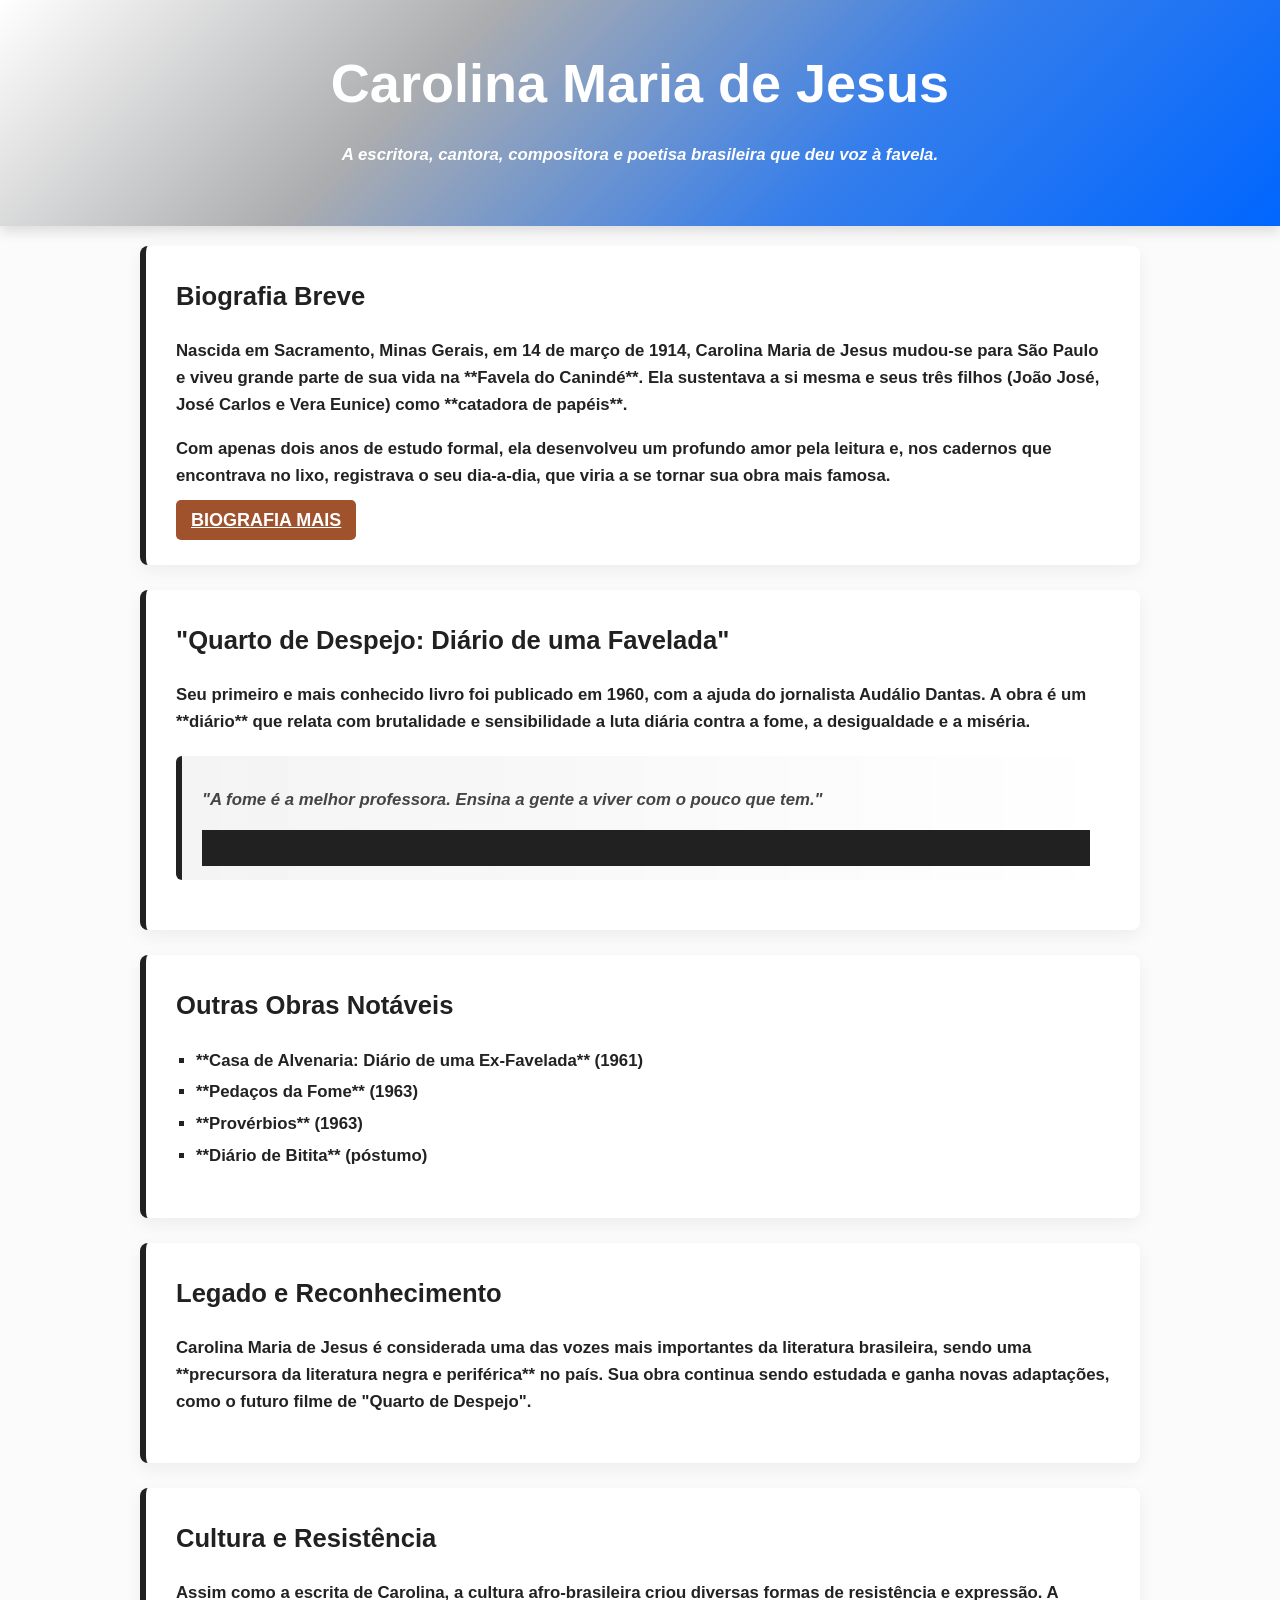
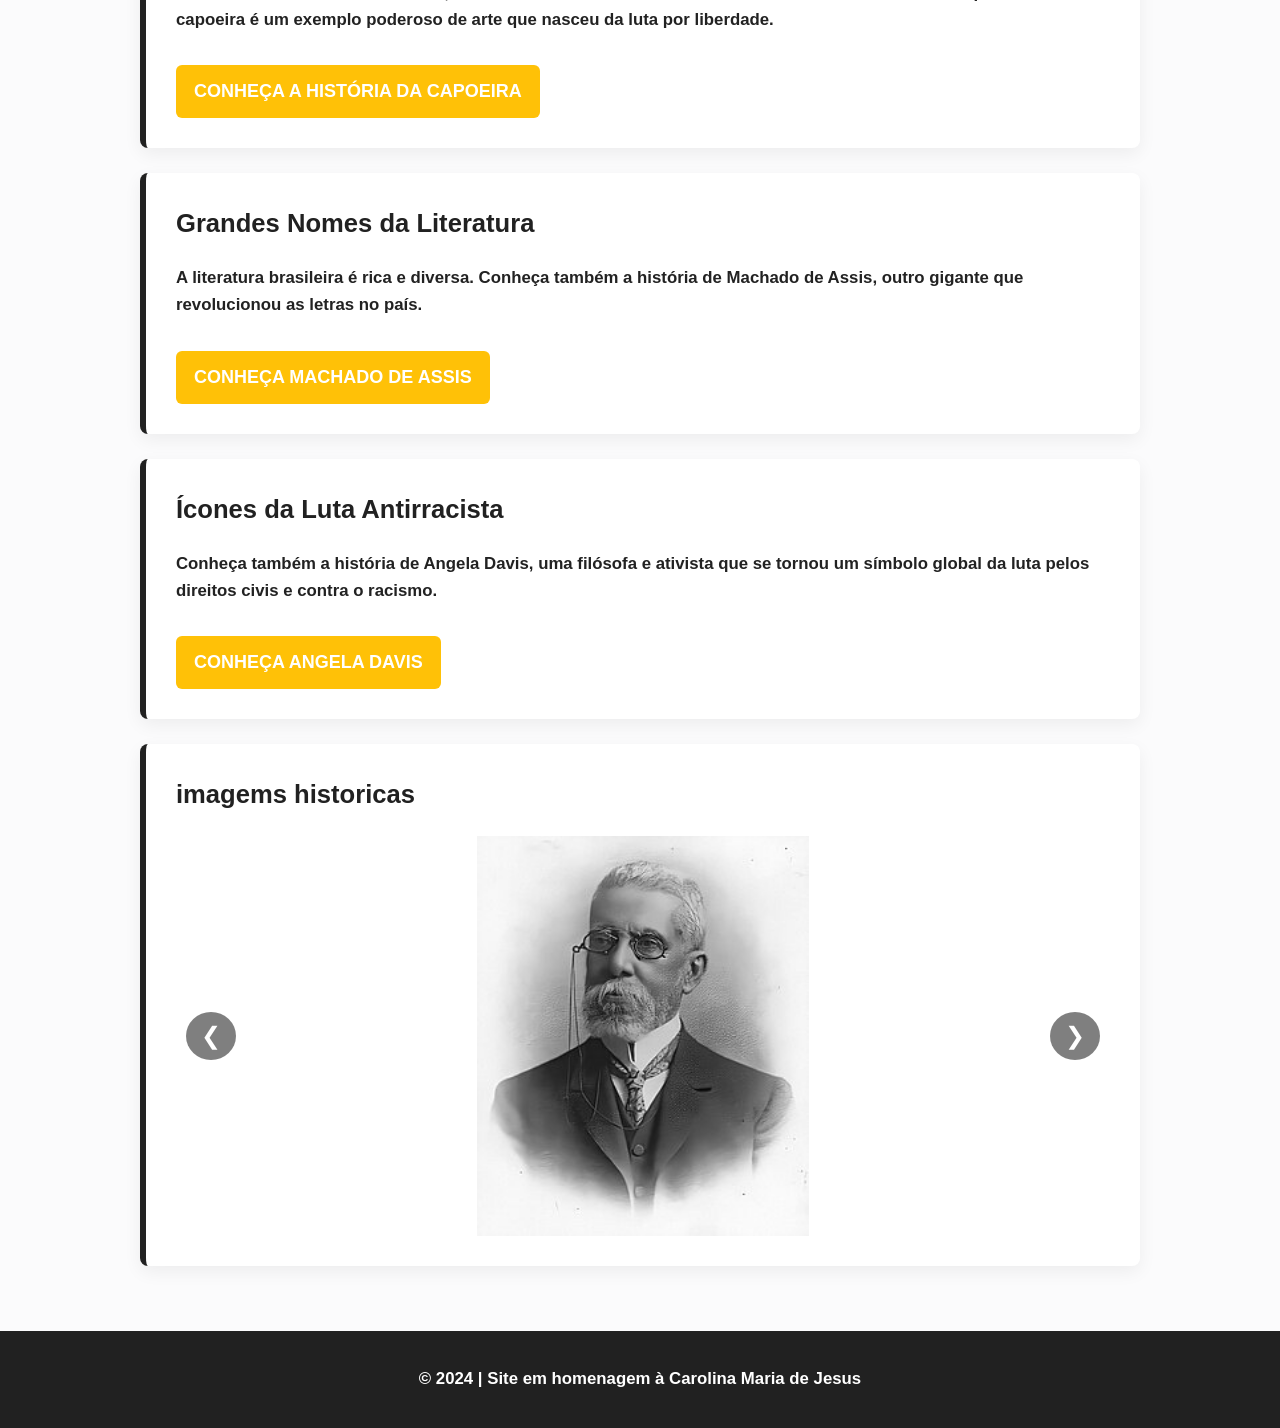
==== index.html @ 6be80108 "primeiro commit do projeto" ====
<!DOCTYPE html>
<html lang="pt-BR">
<head>
    <meta charset="UTF-8">
    <meta name="viewport" content="width=device-width, initial-scale=1.0">
    <title>Carolina Maria de Jesus - Escritora e Catadora</title>
    <link rel="stylesheet" href="style.css">
</head>
<body class="carolina-theme">
    <header>
        <div class="container">
            <h1>Carolina Maria de Jesus</h1>
            <nav id="main-nav">
                <a href="index.html" class="active">Carolina M. de Jesus</a>
                <a href="capoeira.html">Capoeira</a>
                <a href="machado-de-assis.html">Machado de Assis</a>
                <a href="angela-davis.html">Angela Davis</a>
            </nav>
            <button class="hamburger-menu" id="hamburger-menu">&#9776;</button>
            <p>A escritora, cantora, compositora e poetisa brasileira que deu voz à favela.</p>
        </div>
    </header>

    <main class="container">
        <section id="biografia" class="card">
            <h2>Biografia Breve</h2>
            <div class="bio-content">
                <p>Nascida em Sacramento, Minas Gerais, em 14 de março de 1914, Carolina Maria de Jesus mudou-se para São Paulo e viveu grande parte de sua vida na **Favela do Canindé**. Ela sustentava a si mesma e seus três filhos (João José, José Carlos e Vera Eunice) como **catadora de papéis**.</p>
                <p>Com apenas dois anos de estudo formal, ela desenvolveu um profundo amor pela leitura e, nos cadernos que encontrava no lixo, registrava o seu dia-a-dia, que viria a se tornar sua obra mais famosa.</p>
                <a id="toggle-bio" class="button-link" href="https://www.ebiografia.com/carolina_maria_de_jesus/" target="_blank" rel="noopener noreferrer">biografia mais</a>
            </div>
        </section>

        <section id="quarto-despejo" class="card">
            <h2>"Quarto de Despejo: Diário de uma Favelada"</h2>
            <p>Seu primeiro e mais conhecido livro foi publicado em 1960, com a ajuda do jornalista Audálio Dantas. A obra é um **diário** que relata com brutalidade e sensibilidade a luta diária contra a fome, a desigualdade e a miséria.</p>
            <blockquote id="citacao">
                <p>"A fome é a melhor professora. Ensina a gente a viver com o pouco que tem."</p>
                <footer></footer>
            </blockquote>
        </section>

        <section id="outras-obras" class="card">
            <h2>Outras Obras Notáveis</h2>
            <ul>
                <li>**Casa de Alvenaria: Diário de uma Ex-Favelada** (1961)</li>
                <li>**Pedaços da Fome** (1963)</li>
                <li>**Provérbios** (1963)</li>
                <li>**Diário de Bitita** (póstumo)</li>
            </ul>
        </section>
        
        <section id="legado" class="card">
            <h2>Legado e Reconhecimento</h2>
            <p>Carolina Maria de Jesus é considerada uma das vozes mais importantes da literatura brasileira, sendo uma **precursora da literatura negra e periférica** no país. Sua obra continua sendo estudada e ganha novas adaptações, como o futuro filme de "Quarto de Despejo".</p>
        </section>

    <section id="cultura" class="card">
        <h2>Cultura e Resistência</h2>
        <p>Assim como a escrita de Carolina, a cultura afro-brasileira criou diversas formas de resistência e expressão. A capoeira é um exemplo poderoso de arte que nasceu da luta por liberdade.</p>
        <a href="capoeira.html" class="action-button">Conheça a História da Capoeira</a>
    </section>

    <section id="outros-autores" class="card desktop-nav">
        <h2>Grandes Nomes da Literatura</h2>
        <p>A literatura brasileira é rica e diversa. Conheça também a história de Machado de Assis, outro gigante que revolucionou as letras no país.</p>
        <a href="machado-de-assis.html" class="action-button">Conheça Machado de Assis</a>
    </section>

    <section id="outros-icones" class="card">
        <h2>Ícones da Luta Antirracista</h2>
        <p>Conheça também a história de Angela Davis, uma filósofa e ativista que se tornou um símbolo global da luta pelos direitos civis e contra o racismo.</p>
        <a href="angela-davis.html" class="action-button">Conheça Angela Davis</a>
    </section>


    <section id="carrossel" class="card">
        <h2>imagems historicas</h2>
        <div class="carousel-container">
            <button id="prevBtn" class="carousel-arrow prev">&#10094;</button>
            <div class="carousel-slide">
               <img src="machado de assis 1.jpg" alt="Machado de Assis" loading="lazy">
                <img src="Machado de Assis  2.jpg" alt="Machado de Assis escrevendo" loading="lazy">
                <img src="machado de assis 3.jfif" alt="Retrato antigo de Machado de Assis" loading="lazy">
                <img src="capoeira1.jpg" alt="Roda de capoeira ao ar livre" loading="lazy">
                <img src="capoeira 2.webp" alt="Capoeiristas em ação" loading="lazy">
                <img src="capoeira 3.webp" alt="Instrumentos de capoeira" loading="lazy">
                <img src="carolina 1.jfif" alt="Carolina Maria de Jesus" loading="lazy">
                <img src="carolina 2.jpg" alt="Carolina escrevendo em seu diário" loading="lazy">
                <img src="carolina 3.jfif" alt="Retrato antigo de Carolina Maria de Jesus" loading="lazy">
            </div>
            <button id="nextBtn" class="carousel-arrow next">&#10095;</button>
        </div>
    </section>
</main>
    <footer>
        <p>&copy; 2024 | Site em homenagem à Carolina Maria de Jesus</p>
    </footer>   

    <!-- Modal para zoom da imagem -->
    <div id="imageModal" class="modal">
        <span class="close-modal">&times;</span>
        <img class="modal-content" id="modalImage">
    </div>

    <script src="main.js"></script>
</body>
</html>
---- style.css ----
/* Estilização Geral e Reset */
body {
    font-family: 'Helvetica Neue', Helvetica, Arial, sans-serif;
    margin: 0;
    padding: 0;
    background-color: #f4f4f4;
    color: #333;
    line-height: 1.6;
}


:root {
    /* Paleta vibrante: vermelho, amarelo, roxo e azul */
    --bg: #fbfbfc;
    --text: #222222;
    --red: #e53935;      /* vibrante */
    --yellow: #ffd400;   /* amarelo forte */
    --purple: #4a148c;   /* roxo mais escuro (ajustado) */
    --blue: #1e88e5;     /* azul vivo */
    /* Tornando roxo a cor predominante (tom mais escuro) */
    --card-accent: var(--purple);
    --header-bg: linear-gradient(135deg, #4a148c 0%, #6a1b9a 60%); /* degradê roxo escuro -> roxo */
    --button-bg: var(--purple);
    --button-hover: #2e0b4e; /* roxo ainda mais escuro no hover */
    --footer-bg: #2e0b4e; /* roxo escuro para o rodapé */
}
body {
    font-family: 'Helvetica Neue', Helvetica, Arial, sans-serif;
    margin: 0;
    padding: 0;
    background-color: var(--bg);
    color: var(--text);
    line-height: 1.6;
    font-weight: 700; /* texto em negrito conforme solicitado */
    font-size: 18px; /* aumentar tamanho base do texto */
}

/* --- Estilização da Barra de Rolagem com Todas as Cores --- */

/* Para Firefox */
html {
    scrollbar-width: thin; /* 'auto' ou 'thin' */
    /* O Firefox não suporta gradientes na scrollbar, então usamos a cor de destaque do tema atual */
    scrollbar-color: var(--card-accent) var(--bg);
}

/* Para navegadores baseados em WebKit (Chrome, Safari, Edge, etc.) */
::-webkit-scrollbar {
    width: 14px; /* Largura da barra de rolagem */
}

::-webkit-scrollbar-track {
    background: var(--bg); /* Cor de fundo da trilha (usa o fundo da página) */
}

::-webkit-scrollbar-thumb {    
    background: linear-gradient(180deg, #c62828, #ffc107, #2e7d32, #5d4037); /* Gradiente com todas as cores */
    border-radius: 10px;
    border: 3px solid var(--bg); /* Cria uma pequena borda ao redor do polegar */
}
.container {
    width: 90%;
    max-width: 1000px;
    margin: 0 auto;
}

/* Cabeçalho */
header {
    background-color: #333;
    color: #fff;
    padding: 40px 0;
    text-align: center;
    box-shadow: 0 4px 6px rgba(0, 0, 0, 0.1);
}
header {
    background: var(--header-bg);
    color: #fff;
    padding: 40px 0;
    text-align: center;
    box-shadow: 0 6px 12px rgba(0, 0, 0, 0.12);
}

header h1 {
    margin: 0;
    font-size: 3em; /* maior titulo */
    display: inline-block;
    padding-bottom: 6px;
    border-bottom: none; /* removida a tarja/underline */
    animation: fadeInDown 1s ease-out; /* Animação de entrada */
}

/* --- Navegação Principal --- */
nav#main-nav {
    margin-top: 20px;
    display: flex;
    justify-content: center;
    gap: 20px;
}
/* Por padrão (mobile-first), a navegação principal está escondida */
nav#main-nav {
    display: none;
}

nav#main-nav a {
    color: #fff;
    text-decoration: none;
    font-weight: 700;
    padding: 8px 16px;
    border-radius: 6px;
    transition: background-color 0.3s, color 0.3s;
    border: 2px solid transparent;
}

nav#main-nav a:hover {
    background-color: rgba(255, 255, 255, 0.1);
}

nav#main-nav a.active {
    border-color: #fff; /* Destaca o link da página atual */
    color: #fff;
}

/* --- Botão Hamburger --- */
.hamburger-menu {
    display: block; /* Visível por padrão (mobile) */
    background: none;
    border: none;
    color: white;
    font-size: 30px;
    cursor: pointer;
    position: absolute;
    top: 25px;
    right: 25px;
}

.desktop-nav { display: none; } /* Esconde os botões de desktop por padrão */

header p {
    font-style: italic;
    margin-top: 10px;
    font-size: 1.05rem; /* parágrafos levemente maiores */
}

/* Conteúdo Principal e Cards */
main {
    padding: 20px 0;
}

.card {
    background-color: #fff;
    padding: 30px;
    margin-bottom: 25px;
    border-radius: 8px;
    box-shadow: 0 2px 4px rgba(0, 0, 0, 0.05);
    border-left: 5px solid #e0b445;
}
.card {
    background-color: #fff;
    padding: 30px;
    margin-bottom: 25px;
    border-radius: 8px;
    box-shadow: 0 6px 18px rgba(0, 0, 0, 0.06);
    border-left: 6px solid var(--card-accent);
    /* Animação para os cards entrarem */
    opacity: 0; /* Começa invisível */
    transform: translateY(20px); /* Começa um pouco para baixo */
    animation: fadeInUp 0.8s ease-out forwards;
    animation-delay: 0.5s; /* Atraso para começar depois do título */
    transition: transform 0.3s ease, box-shadow 0.3s ease, border-color 0.3s ease; /* Transição suave para o hover */
}

.card:hover {
    transform: translateY(-5px) scale(1.02); /* Eleva e aumenta o card */
    box-shadow: 0 10px 25px rgba(0, 0, 0, 0.1); /* Aumenta a sombra para dar profundidade */
    border-left-color: #e91e63; /* Cor rosa para a borda */
}

.card h2 {
    color: #a0522d; /* Cor terrosa */
    margin-top: 0;
}
.card h2 {
    color: var(--purple);
    margin-top: 0;
    font-size: 1.6rem;
    transition: font-size 0.3s ease; /* Adiciona transição suave para o tamanho da fonte */
}

.card:hover h2 {
    font-size: 1.65rem; /* Aumenta levemente o subtítulo no hover */
}

/* Ajuste geral para elementos de texto */
p, li {
    font-size: 1.05rem;
    transition: font-size 0.3s ease; /* Adiciona transição suave para o tamanho da fonte */
}

.card:hover p,
.card:hover li {
    font-size: 1.08rem; /* Aumenta levemente o texto no hover */
}

/* Botão de Ação */
#toggle-bio {
    background-color: #a0522d;
    color: #fff;
    border: none;
    padding: 10px 15px;
    border-radius: 5px;
    cursor: pointer;
    margin-top: 15px;
    transition: background-color 0.3s;
    text-transform: uppercase;
    font-weight: bold;
}
.action-button {
    background-color: var(--button-bg);
    color: #fff;
    display: inline-block;
    text-decoration: none;
    border: none;
    padding: 12px 18px;
    border-radius: 6px;
    cursor: pointer;
    margin-top: 15px;
    transition: background-color 0.25s, transform 0.12s;
    text-transform: uppercase;
    font-weight: 700;
}

.action-button:hover {
    background-color: var(--button-hover);
    transform: translateY(-1px);
}

/* Citação */
blockquote {
    border-left: 4px solid #333;
    margin: 20px 0;
    padding-left: 20px;
    color: #555;
    font-style: italic;
    font-size: 1.1em;
}
blockquote {
    border-left: 6px solid var(--purple);
    margin: 20px 0;
    padding-left: 22px;
    color: #444;
    font-style: italic;
    font-size: 1.1em;
    background: linear-gradient(90deg, rgba(74,20,140,0.04), transparent);
    padding: 14px 20px;
    border-radius: 6px;
}

blockquote footer {
    display: block;
    margin-top: 10px;
       font-style: normal;
    font-size: 0.9em;
    text-align: right;
    color: #333;
}

/* Lista de Obras */
#outras-obras ul {
    list-style: square;
    padding-left: 20px;
}

#outras-obras li {
    margin-bottom: 5px;
}

/* Rodapé */
footer {
    background-color: #333;
    color: #f4f4f4;
    text-align: center;
    padding: 15px 0;
    margin-top: 20px;
}
footer {
    background-color: var(--footer-bg);
    color: #fff;
    text-align: center;
    padding: 18px 0;
    margin-top: 20px;
}

/* Estilos para o Carrossel */
.carousel-container {
    width: 100%;
    overflow: hidden;
    position: relative;
}

.carousel-slide {
    width: %; /* A imagem individual preencherá este espaço */
    transition: transform 0.7s ease-in-out;
}

.carousel-slide img {
    width: 100%; /* A imagem ocupa todo o espaço do slide */
    max-height: 400px; /* Define uma altura máxima para a imagem */
    height: auto; /* Mantém a proporção da imagem */
    margin: 0 auto; /* Garante que a imagem fique centralizada */
    object-fit: contain;
    cursor: pointer;
    transition: transform 0.3s ease;
}

/* Setas de navegação do carrossel */
.carousel-arrow {
    position: absolute;
    top: 50%;
    transform: translateY(-50%);
    background-color: rgba(0, 0, 0, 0.5);
    color: white;
    border: none;
    padding: 10px 15px;
    font-size: 24px;
    cursor: pointer;
    border-radius: 50%;
    z-index: 10;
    transition: background-color 0.3s ease;
}

.carousel-arrow:hover {
    background-color: rgba(0, 0, 0, 0.8);
}

.carousel-arrow.prev {
    left: 10px;
}

.carousel-arrow.next {
    right: 10px;
}

/* Modal para zoom da imagem */
.modal {
    display: none; /* Escondido por padrão */
    position: fixed;
    z-index: 100;
    padding-top: 50px;
    left: 0;
    top: 0;
    width: 100%;
    height: 100%;
    overflow: auto;
    background-color: rgba(0,0,0,0.9);
}

.modal-content {
    margin: auto;
    display: block;
    width: 80%;
    max-width: 700px;
    animation: zoomIn 0.6s;
}

.close-modal {
    position: absolute;
    top: 15px;
    right: 35px;
    color: #f1f1f1;
    font-size: 40px;
    font-weight: bold;
    transition: 0.3s;
    cursor: pointer;
}

@keyframes zoomIn {
    from {transform: scale(0)}
    to {transform: scale(1)}
}

/* Animação para o título principal */
@keyframes fadeInDown {
    from {
        opacity: 0;
        transform: translateY(-25px);
    }
    to {
        opacity: 1;
        transform: translateY(0);
    }
}

/* Animação para os cards de conteúdo */
@keyframes fadeInUp {
    from {
        opacity: 0;
        transform: translateY(20px);
    }
    to {
        opacity: 1;
        transform: translateY(0);
    }
}

/* --- Media Queries para Responsividade --- */

/* Para tablets e celulares (telas até 768px) */
@media (max-width: 768px) {
    body {
        font-size: 16px; /* Reduz o tamanho base da fonte */
        font-weight: 400; /* Texto normal em telas menores para melhor legibilidade */
    }

    .container {
        width: 95%; /* Usa mais espaço da tela */
    }

    header {
        padding: 30px 0;
    }

    header h1 {
        font-size: 2.2em; /* Reduz o título principal */
    }

    header h1, header p {
        /* Adiciona um espaçamento à direita para não sobrepor o menu */
        padding-right: 50px; 
        padding-left: 50px; /* Equilibra o espaçamento no lado esquerdo */
    }

    .card {
        padding: 20px;
        margin-bottom: 20px;
    }

    .card h2 {
        font-size: 1.4rem;
    }

    /* Desativa o efeito de zoom nos cards em dispositivos de toque para evitar comportamento inesperado */
    .card:hover {
        transform: translateY(-5px); /* Mantém apenas a elevação */
        box-shadow: 0 10px 25px rgba(0, 0, 0, 0.1);
        transform: none; /* Remove o scale e o translate */
    }

    nav#main-nav {
        flex-direction: column;
        width: 100%;
        background-color: rgba(0, 0, 0, 0.8);
        position: absolute;
        top: 90px; /* Ajuste conforme a altura do seu cabeçalho */
        left: 0;
        padding: 10px 0;
    }

    nav#main-nav.active {
        display: flex; /* Mostra o menu quando a classe 'active' é adicionada */
        animation: fadeInDown 0.5s;
    }
}

/* Para telas de PC (maiores que 768px) */
@media (min-width: 769px) {
    .hamburger-menu { display: none; } /* Esconde o botão hamburger */
    nav#main-nav { display: none !important; } /* Garante que a nav do mobile não apareça */
    .desktop-nav { display: block; } /* Mostra os botões de navegação do desktop */
}

/* --- Tema Específico para a Página de Machado de Assis --- */

.machado-theme {
    /* Sobrescreve as variáveis de cor para um tema sóbrio */
    --header-bg: #3e2723; /* Marrom escuro, quase preto */
    font-family: Georgia, 'Times New Roman', Times, serif; /* Fonte clássica para um ar nobre */
    --footer-bg: #3e2723;
    --card-accent: #5d4037; /* Tom de sépia/marrom */
    --button-bg: #5d4037;
    --button-hover: #3e2723;
    --purple: #5d4037; /* Substitui o roxo nos títulos h2 */
}

.machado-theme header {
    background: var(--header-bg); /* Remove o gradiente, usa cor sólida */
}

.machado-theme blockquote {
    background: linear-gradient(90deg, rgba(93,64,55,0.05), transparent);
    border-left-color: var(--card-accent);
}

.machado-theme .card:hover {
    transform: translateY(-5px); /* Remove o efeito de zoom (scale) */
    box-shadow: 0 10px 25px rgba(0, 0, 0, 0.1);
    border-left-color: #8d6e63; /* Um tom de marrom mais claro no hover */
}

.machado-theme .card:hover h2,
.machado-theme .card:hover p,
.machado-theme .card:hover li {
    font-size: inherit; /* Desativa o aumento da fonte no hover */
}

/* Estilo nobre para as curiosidades de Machado */
.machado-theme #curiosidades .curiosidade-item {
    padding-top: 1.2rem;
    margin-top: 1.5rem;
    border-top: 1px dotted #a1887f; /* Linha pontilhada para um visual mais clássico */
}

.machado-theme #curiosidades .curiosidade-item:first-child {
    border-top: none; /* Remove a linha do primeiro item */
    margin-top: 0;
    padding-top: 0.5rem;
}

.machado-theme #curiosidades h4 {
    font-size: 1.15rem;
    color: #3e2723; /* Marrom escuro para o título da curiosidade */
    font-weight: normal; /* Peso normal para elegância */
    font-style: italic; /* Itálico para um toque clássico */
    margin-bottom: 0.5rem;
}

.machado-theme #curiosidades .emoji {
    margin-right: 10px;
    font-size: 1.2rem;
    opacity: 0.8; /* Deixa o emoji um pouco mais sutil */
    font-style: normal; /* Garante que o emoji não fique em itálico */
}

/* --- Estilos Genéricos para o Acordeão de Curiosidades --- */
.curiosidade-title {
    cursor: pointer;
    position: relative;
    padding-right: 30px; /* Espaço para o indicador +/- */
    transition: color 0.3s;
}

.curiosidade-title:hover {
    color: var(--button-hover);
}

.curiosidade-title::after {
    content: '+';
    position: absolute;
    right: 5px;
    top: 50%;
    transform: translateY(-50%);
    font-size: 1.6rem;
    font-family: 'Helvetica Neue', Helvetica, Arial, sans-serif; /* Fonte sem serifa para o sinal */
    font-style: normal;
    font-weight: 300;
    transition: transform 0.3s ease;
}

.curiosidade-item.active .curiosidade-title::after {
    content: '−'; /* Sinal de menos */
    transform: translateY(-50%) rotate(180deg);
}

.curiosidade-content {
    max-height: 0;
    overflow: hidden;
    transition: max-height 0.5s ease-out, padding 0.4s ease-out;
    padding: 0 10px;
}


/* Estilos para o Acordeão de Curiosidades */
.machado-theme .curiosidade-title {
    cursor: pointer;
    position: relative;
    padding-right: 30px; /* Espaço para o indicador +/- */
}

.machado-theme .curiosidade-title::after {
    content: '+';
    position: absolute;
    right: 5px;
    top: 50%;
    transform: translateY(-50%);
    font-size: 1.6rem;
    font-family: 'Helvetica Neue', Helvetica, Arial, sans-serif; /* Fonte sem serifa para o sinal */
    font-style: normal;
    font-weight: 300;
    transition: transform 0.3s ease;
}

.machado-theme .curiosidade-item.active .curiosidade-title::after {
    content: '−'; /* Sinal de menos */
    transform: translateY(-50%) rotate(180deg);
}

/* --- Tema Específico para a Página de Capoeira --- */

.capoeira-theme {
    /* Sobrescreve as variáveis para um tema inspirado na capoeira */
    /* Verde para as matas, Amarelo para a energia, Azul para o céu */
    --header-bg: #2e7d32; /* Verde escuro para o cabeçalho */
    --footer-bg: #2e7d32; /* Verde escuro para o rodapé */
    --card-accent: #2e7d32; /* Borda verde nos cards */
    --button-bg: #ffc107; /* Amarelo/dourado para os botões */
    --button-hover: #ffa000; /* Amarelo mais escuro no hover */
    --purple: #2e7d32; /* Substitui o roxo dos títulos h2 pelo verde */
}

.capoeira-theme header {
    background: var(--header-bg); /* Cor sólida, sem gradiente */
}

.capoeira-theme .card:hover {
    border-left-color: #1976d2; /* Borda azul no hover para representar o céu/paz */
}

.capoeira-theme blockquote {
    background: linear-gradient(90deg, rgba(46,125,50,0.05), transparent);
    border-left-color: var(--card-accent);
}

/* --- Tema Específico para a Página de Carolina Maria de Jesus --- */

.carolina-theme {
    /* Sobrescreve as variáveis para o tema de Carolina */
    /* Preto (resistência), Amarelo (sol/natureza), Azul (céu/sonho) */
    --header-bg: #212121; /* Preto para o cabeçalho, representando a luta e a realidade */
    --footer-bg: #212121; /* Preto/cinza escuro para o rodapé, representando identidade */
    --card-accent: #212121; /* Borda preta nos cards */
    --button-bg: #ffc107; /* Amarelo para os botões, simbolizando o sol */
    --button-hover: #ffa000; /* Amarelo mais escuro no hover */
    --purple: #212121; /* Substitui o roxo dos títulos h2 pelo preto/cinza escuro */
}

.carolina-theme header {
    /* Gradiente com todas as cores dos temas para a página principal */
    background: linear-gradient(135deg, 
        #ffffff, /* Vermelho (Carolina) */
        #acadaf, /* Amarelo (Capoeira) */
        #357eeb, /* Verde (Capoeira) */
        #0066ff  /* Marrom (Machado) */
    );
}

.carolina-theme .card:hover {
    border-left-color: #1e88e5; /* Borda azul no hover, representando o céu e a liberdade */
}

.carolina-theme blockquote {
    background: linear-gradient(90deg, rgba(33,33,33,0.05), transparent);
    border-left-color: var(--card-accent);
}

/* --- Tema Específico para a Página de Angela Davis --- */

.angela-davis-theme {
    /* Laranja forte para simbolizar energia, luta e paixão */
    --header-bg: #e65100; /* Laranja escuro e vibrante */
    --footer-bg: #e65100;
    --card-accent: #e65100;
    --button-bg: #e65100;
    --button-hover: #bf360c; /* Laranja mais profundo no hover */
    --purple: #bf360c; /* Substitui o roxo dos títulos h2 */
}

.angela-davis-theme header {
    background: var(--header-bg); /* Cor sólida */
}

.angela-davis-theme blockquote {
    background: linear-gradient(90deg, rgba(230,81,0,0.05), transparent);
    border-left-color: var(--card-accent);
}

/* Estilos para as curiosidades de Angela Davis */
.angela-davis-theme #curiosidades .curiosidade-item {
    padding-top: 1rem;
    margin-top: 1rem;
    border-top: 1px solid #ffcc80; /* Laranja claro */
}

.angela-davis-theme #curiosidades .curiosidade-item:first-child {
    border-top: none;
    margin-top: 0;
    padding-top: 0;
}

.angela-davis-theme #curiosidades h4 {
    font-size: 1.1rem;
    color: var(--purple); /* Usa a cor de destaque do tema */
}
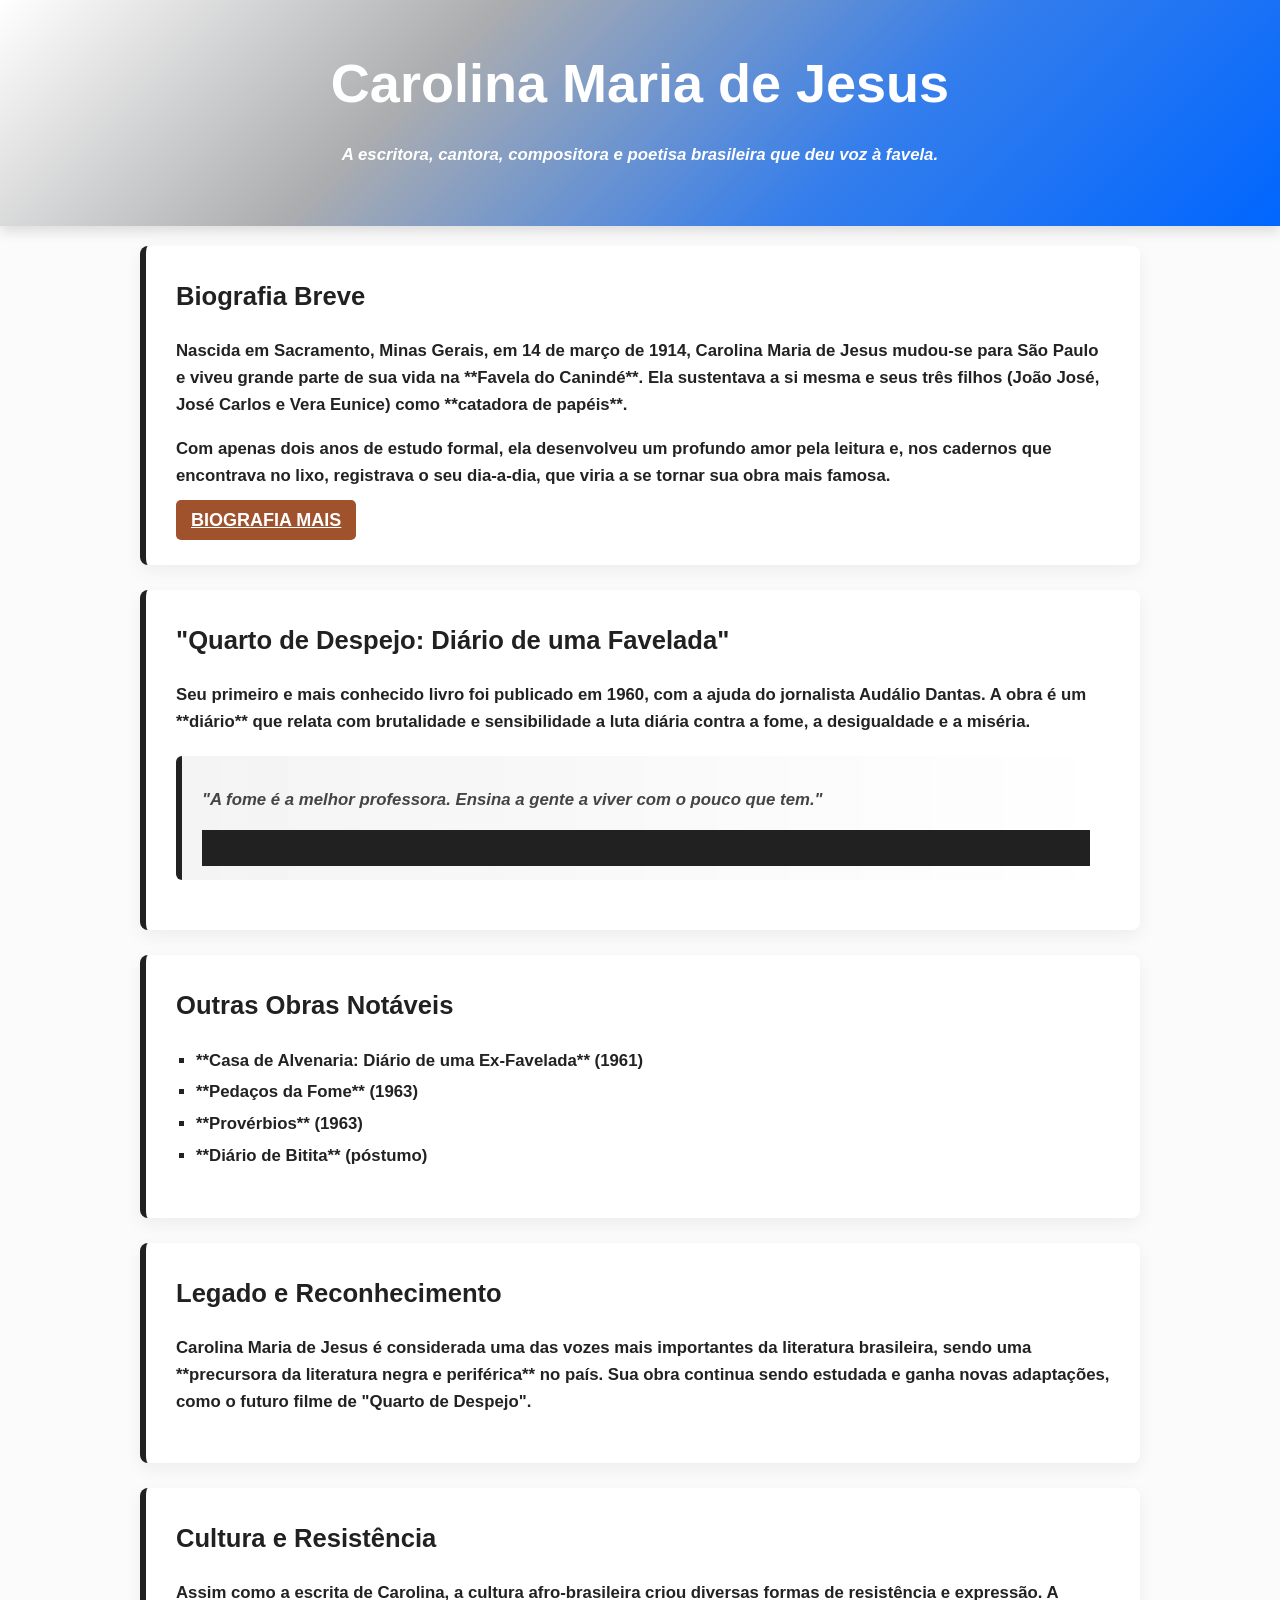
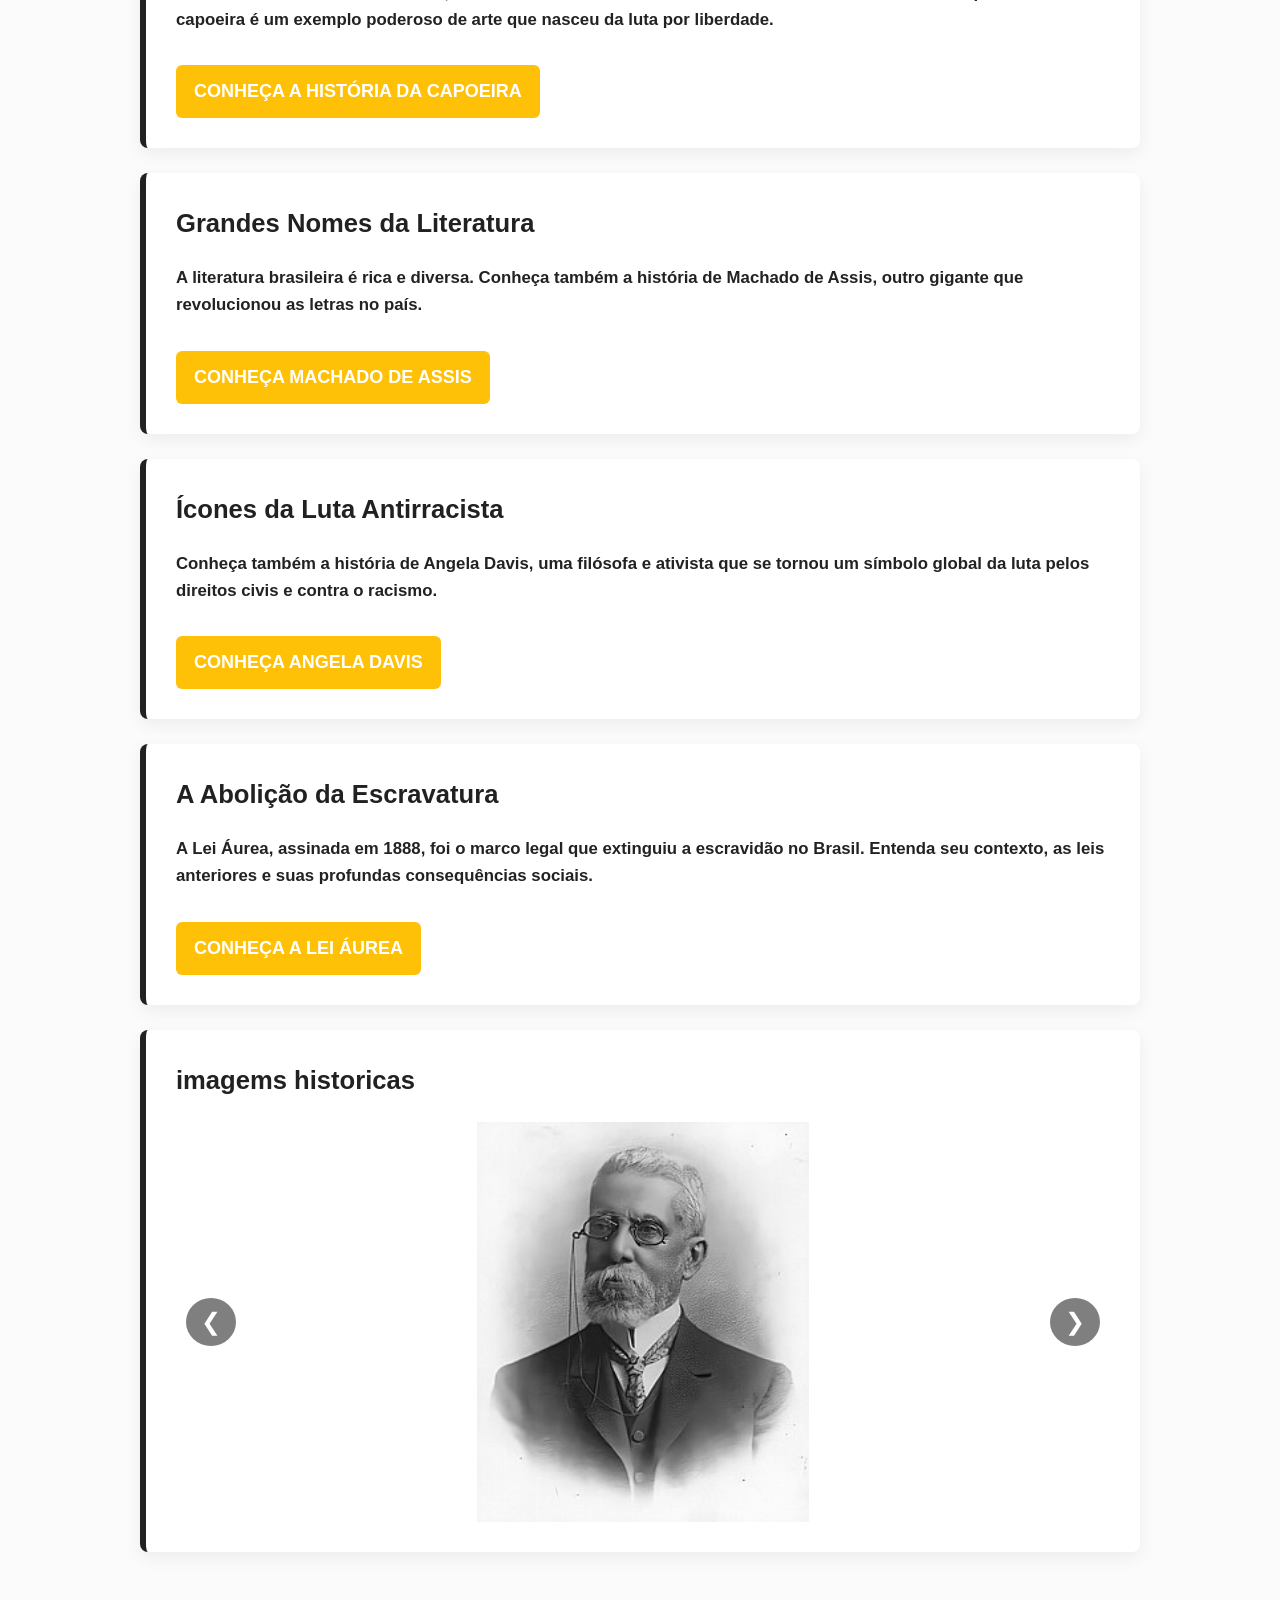
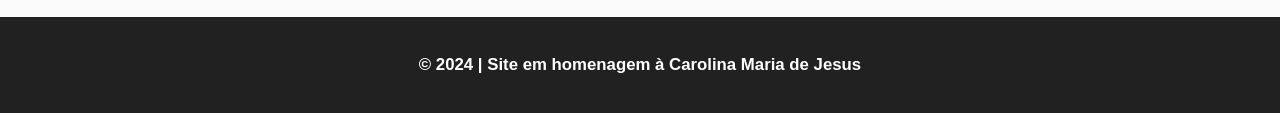
==== commit 56e2d84d: "pagina lei aurea acresentada" ====
--- a/index.html
+++ b/index.html
@@ -15,6 +15,7 @@
                 <a href="capoeira.html">Capoeira</a>
                 <a href="machado-de-assis.html">Machado de Assis</a>
                 <a href="angela-davis.html">Angela Davis</a>
+                <a href="lei-aurea.html">Lei Áurea</a>
             </nav>
             <button class="hamburger-menu" id="hamburger-menu">&#9776;</button>
             <p>A escritora, cantora, compositora e poetisa brasileira que deu voz à favela.</p>
@@ -73,6 +74,12 @@
         <a href="angela-davis.html" class="action-button">Conheça Angela Davis</a>
     </section>
 
+    <section id="lei-aurea-link" class="card">
+        <h2>A Abolição da Escravatura</h2>
+        <p>A Lei Áurea, assinada em 1888, foi o marco legal que extinguiu a escravidão no Brasil. Entenda seu contexto, as leis anteriores e suas profundas consequências sociais.</p>
+        <a href="lei-aurea.html" class="action-button">Conheça a Lei Áurea</a>
+    </section>
+
 
     <section id="carrossel" class="card">
         <h2>imagems historicas</h2>
--- a/style.css
+++ b/style.css
@@ -688,4 +688,40 @@
 .angela-davis-theme #curiosidades h4 {
     font-size: 1.1rem;
     color: var(--purple); /* Usa a cor de destaque do tema */
+}
+
+/* --- Tema Específico para a Página da Lei Áurea --- */
+
+.lei-aurea-theme {
+    /* Dourado para a "Lei Áurea", com um fundo escuro para solenidade */
+    --header-bg: #2c2a2a; /* Cinza bem escuro */
+    --footer-bg: #2c2a2a;
+    --header-bg: #111111; /* Preto para solenidade */
+    --footer-bg: #111111; /* Preto */
+    --card-accent: #d4af37; /* Dourado/Ouro */
+    --button-bg: #d4af37;
+    --button-hover: #b89b30; /* Dourado mais escuro */
+    --button-bg: #222222; /* Botão preto */
+    --button-hover: #000000; /* Preto mais escuro no hover */
+    --purple: #000000; /* Títulos h2 em preto */
+    --text: #ffffff; /* Texto branco para botões (mantido) */
+}
+
+.lei-aurea-theme header {
+    background: var(--header-bg);
+}
+
+.lei-aurea-theme blockquote {
+    background: linear-gradient(90deg, rgba(212,175,55,0.08), transparent);
+    border-left-color: var(--card-accent);
+}
+
+.lei-aurea-theme .action-button {
+    color: var(--text); /* Garante que o texto do botão seja branco */
+}
+
+.lei-aurea-theme .card p,
+.lei-aurea-theme .card li {
+    color: #000000; /* Garante que o texto dos parágrafos e listas seja preto */
+}
 }
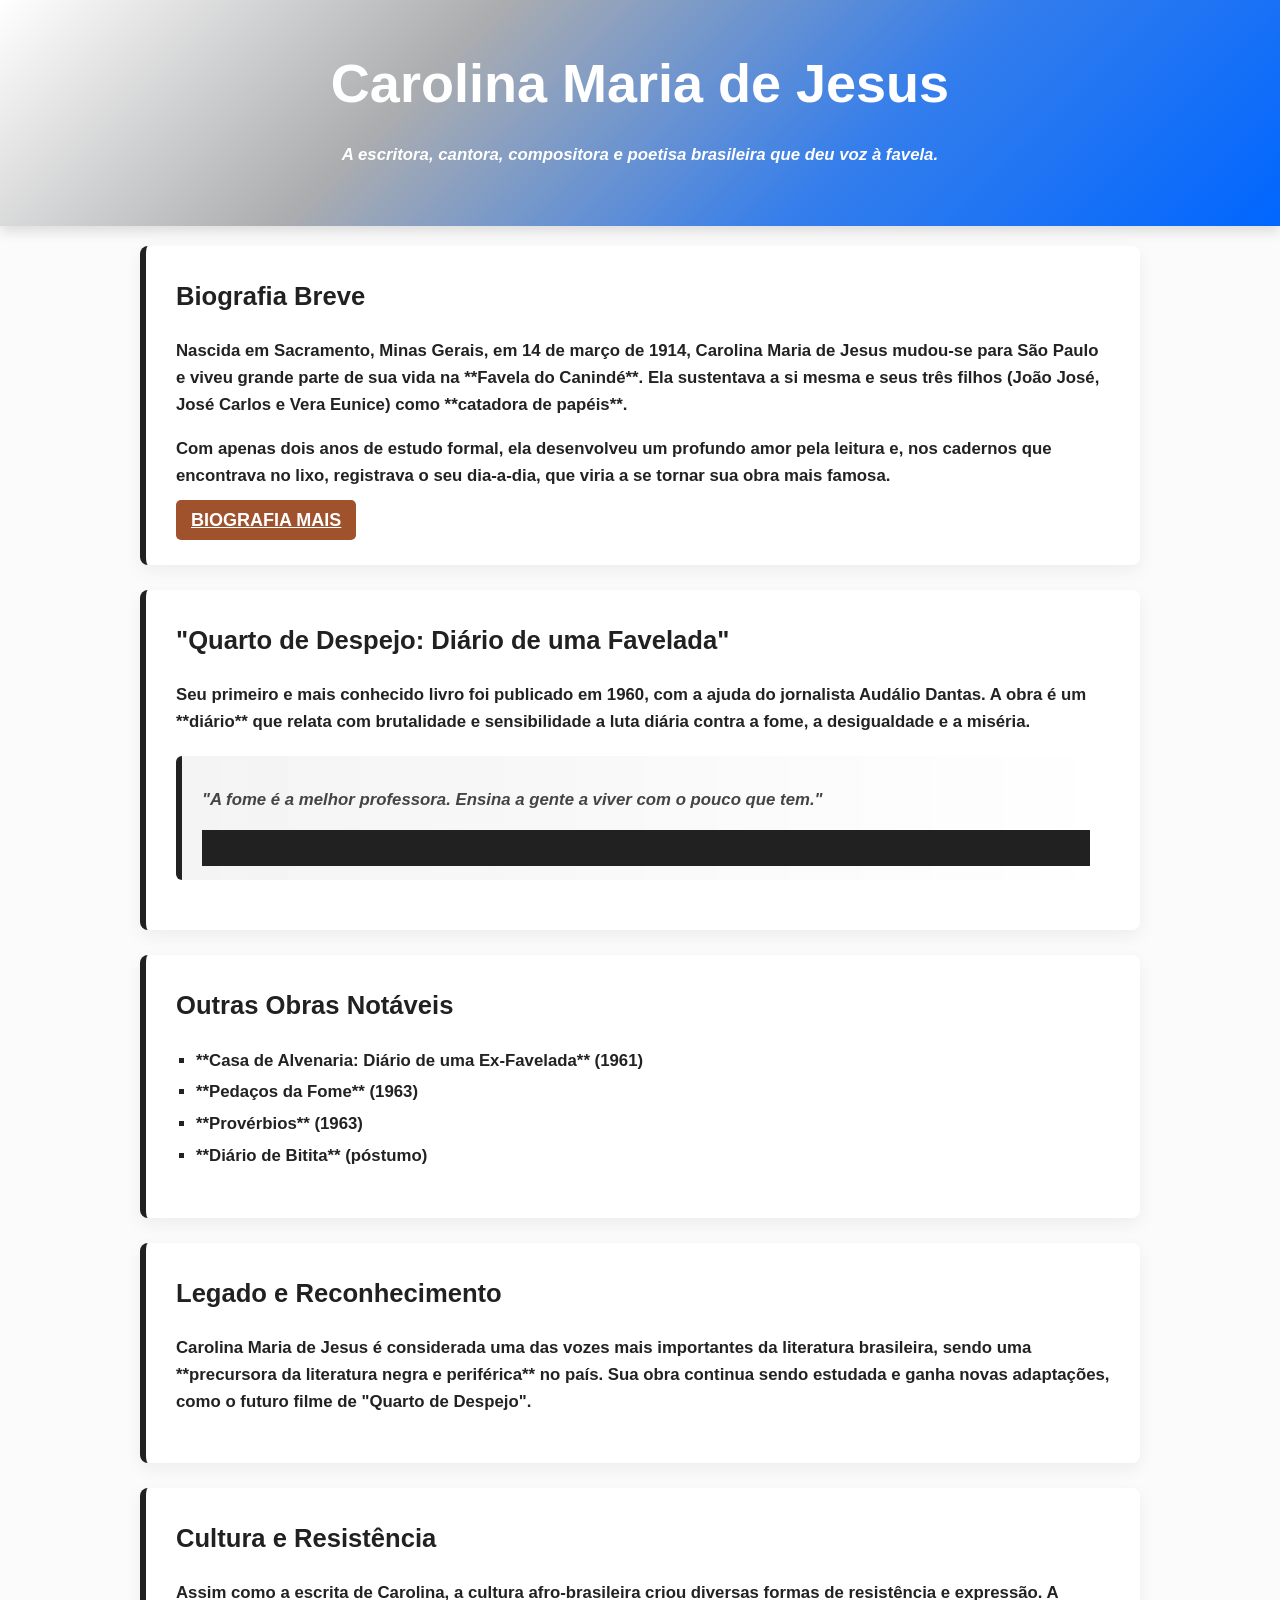
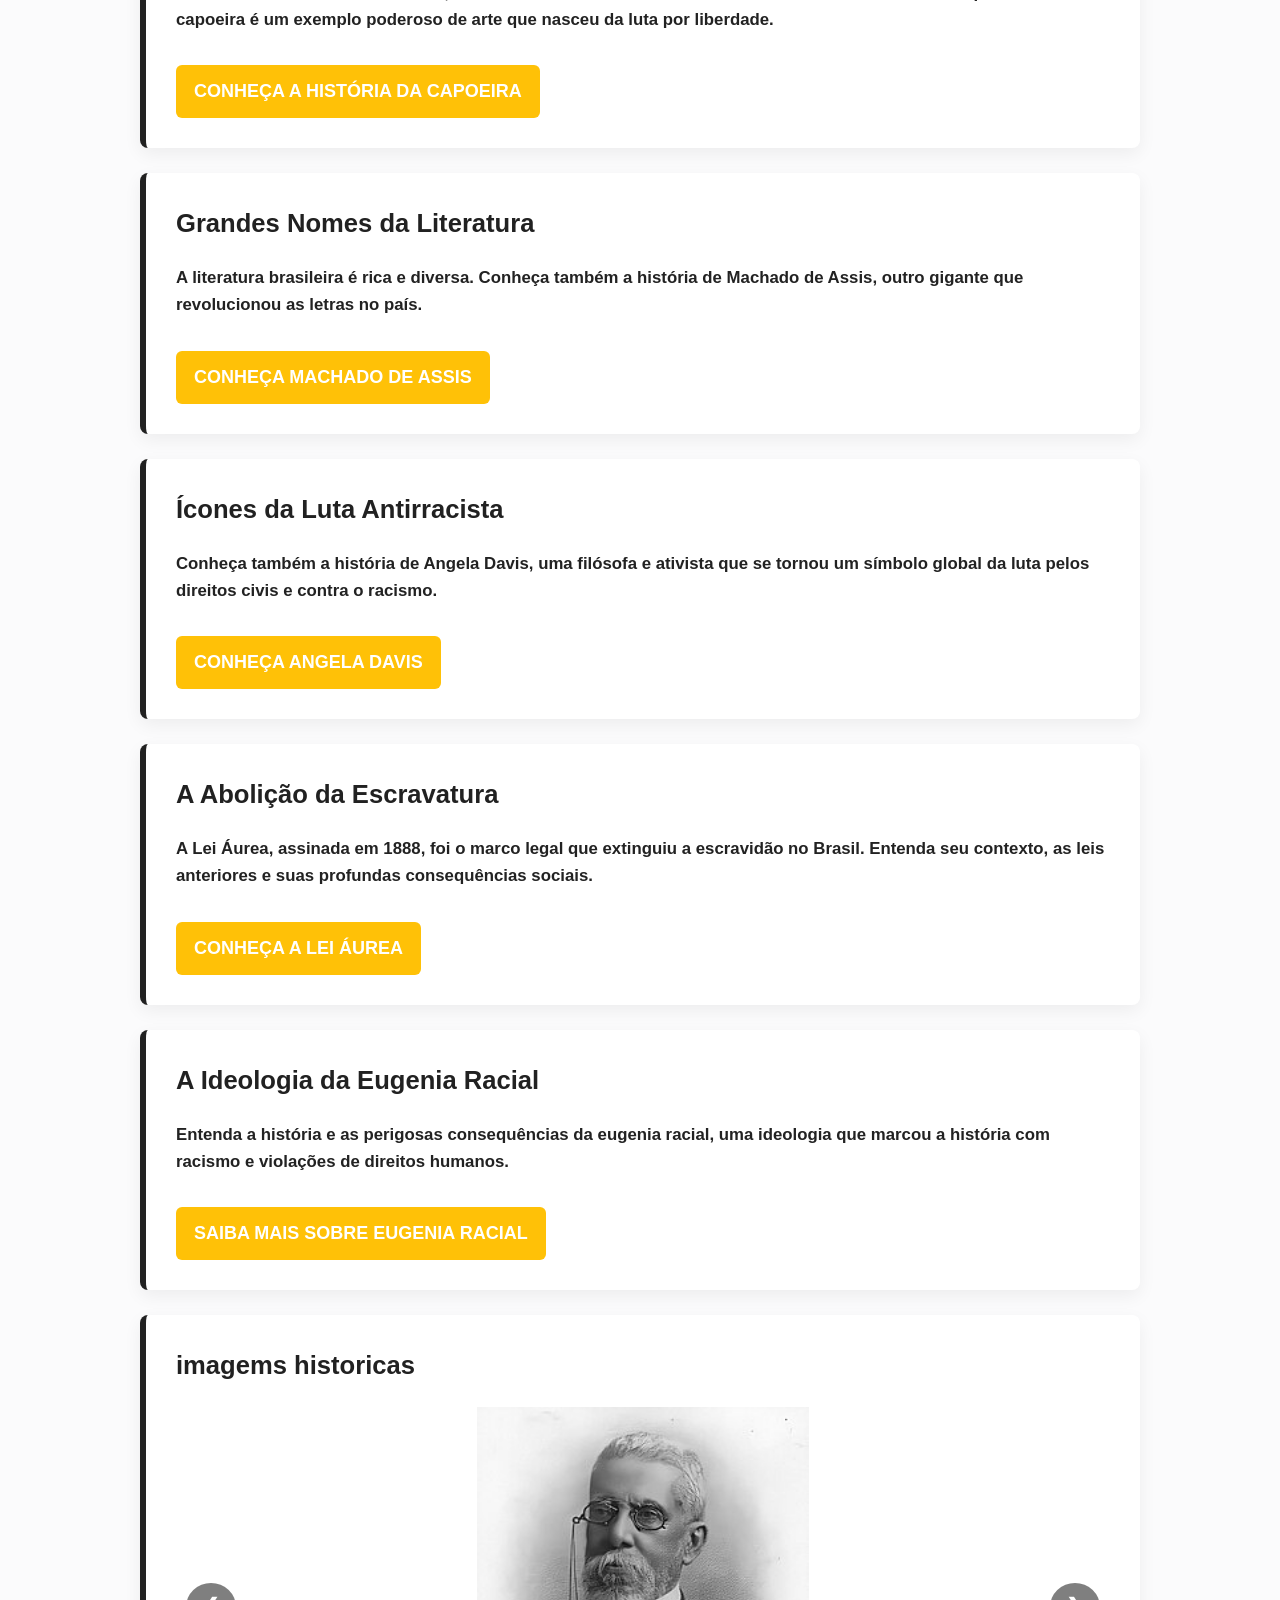
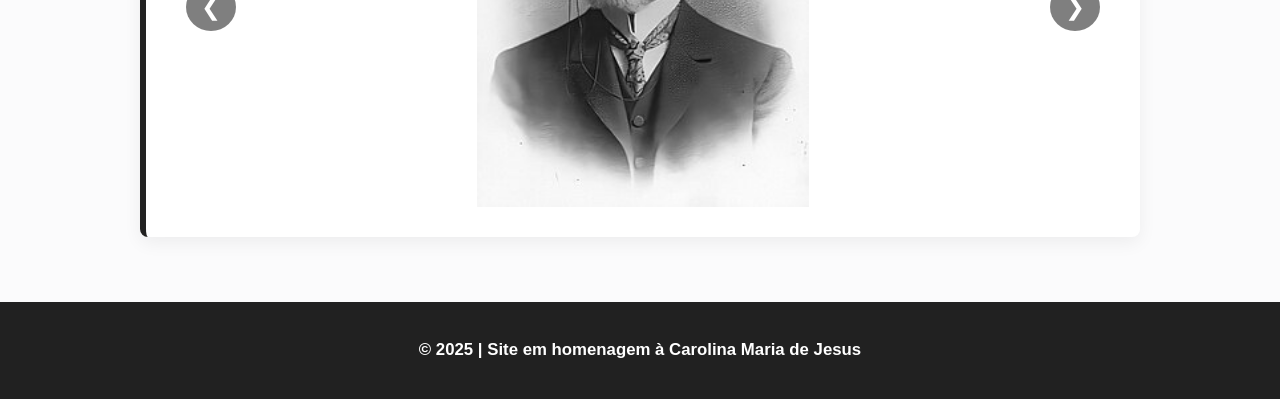
==== commit ae6b6731: "acresentado uma pagina sobre eugenia racial" ====
--- a/index.html
+++ b/index.html
@@ -16,6 +16,7 @@
                 <a href="machado-de-assis.html">Machado de Assis</a>
                 <a href="angela-davis.html">Angela Davis</a>
                 <a href="lei-aurea.html">Lei Áurea</a>
+                <a href="eugenia-racial.html">Eugenia Racial</a>
             </nav>
             <button class="hamburger-menu" id="hamburger-menu">&#9776;</button>
             <p>A escritora, cantora, compositora e poetisa brasileira que deu voz à favela.</p>
@@ -80,6 +81,12 @@
         <a href="lei-aurea.html" class="action-button">Conheça a Lei Áurea</a>
     </section>
 
+    <section id="eugenia-racial-link" class="card">
+        <h2>A Ideologia da Eugenia Racial</h2>
+        <p>Entenda a história e as perigosas consequências da eugenia racial, uma ideologia que marcou a história com racismo e violações de direitos humanos.</p>
+        <a href="eugenia-racial.html" class="action-button">Saiba Mais sobre Eugenia Racial</a>
+    </section>
+
 
     <section id="carrossel" class="card">
         <h2>imagems historicas</h2>
@@ -101,7 +108,7 @@
     </section>
 </main>
     <footer>
-        <p>&copy; 2024 | Site em homenagem à Carolina Maria de Jesus</p>
+        <p>&copy; 2025 | Site em homenagem à Carolina Maria de Jesus</p>
     </footer>   
 
     <!-- Modal para zoom da imagem -->
--- a/style.css
+++ b/style.css
@@ -131,6 +131,7 @@
     position: absolute;
     top: 25px;
     right: 25px;
+    z-index: 100; /* Garante que o menu fique na frente de outros elementos */
 }
 
 .desktop-nav { display: none; } /* Esconde os botões de desktop por padrão */
@@ -452,6 +453,7 @@
         position: absolute;
         top: 90px; /* Ajuste conforme a altura do seu cabeçalho */
         left: 0;
+        z-index: 99; /* Garante que o menu expandido fique sobre o conteúdo */
         padding: 10px 0;
     }
 
@@ -716,6 +718,33 @@
     border-left-color: var(--card-accent);
 }
 
+/* --- Tema Específico para a Página de Eugenia Racial --- */
+.eugenia-theme {
+    /* Cores para refletir a ideologia da eugenia:
+       Branco (pureza racial), Preto (raças inferiores), Cinza (mistura/degeneração) */
+    --header-bg: linear-gradient(135deg, #f0f0f0 0%, #ffffff 100%); /* Branco/cinza claro para "pureza" */
+    --footer-bg: #f0f0f0; /* Cinza claro */
+    --card-accent: #cccccc; /* Cinza médio para "mistura" ou frieza */
+    --button-bg: #222222; /* Preto/cinza escuro para o lado sombrio da ideologia */
+    --button-hover: #000000; /* Preto puro no hover */
+    --purple: #222222; /* Títulos em preto/cinza escuro */
+    --text: #333333; /* Texto padrão escuro para legibilidade */
+}
+
+.eugenia-theme header {
+    background: var(--header-bg);
+    color: var(--text); /* Garante que o texto do cabeçalho seja legível */
+}
+
+.eugenia-theme header h1,
+.eugenia-theme header p {
+    color: var(--text); /* Garante que o texto do cabeçalho seja legível */
+}
+
+.eugenia-theme blockquote {
+    background: linear-gradient(90deg, rgba(128,128,128,0.05), transparent); /* Cinza sutil para o fundo da citação */
+    border-left-color: var(--card-accent);
+}
 .lei-aurea-theme .action-button {
     color: var(--text); /* Garante que o texto do botão seja branco */
 }
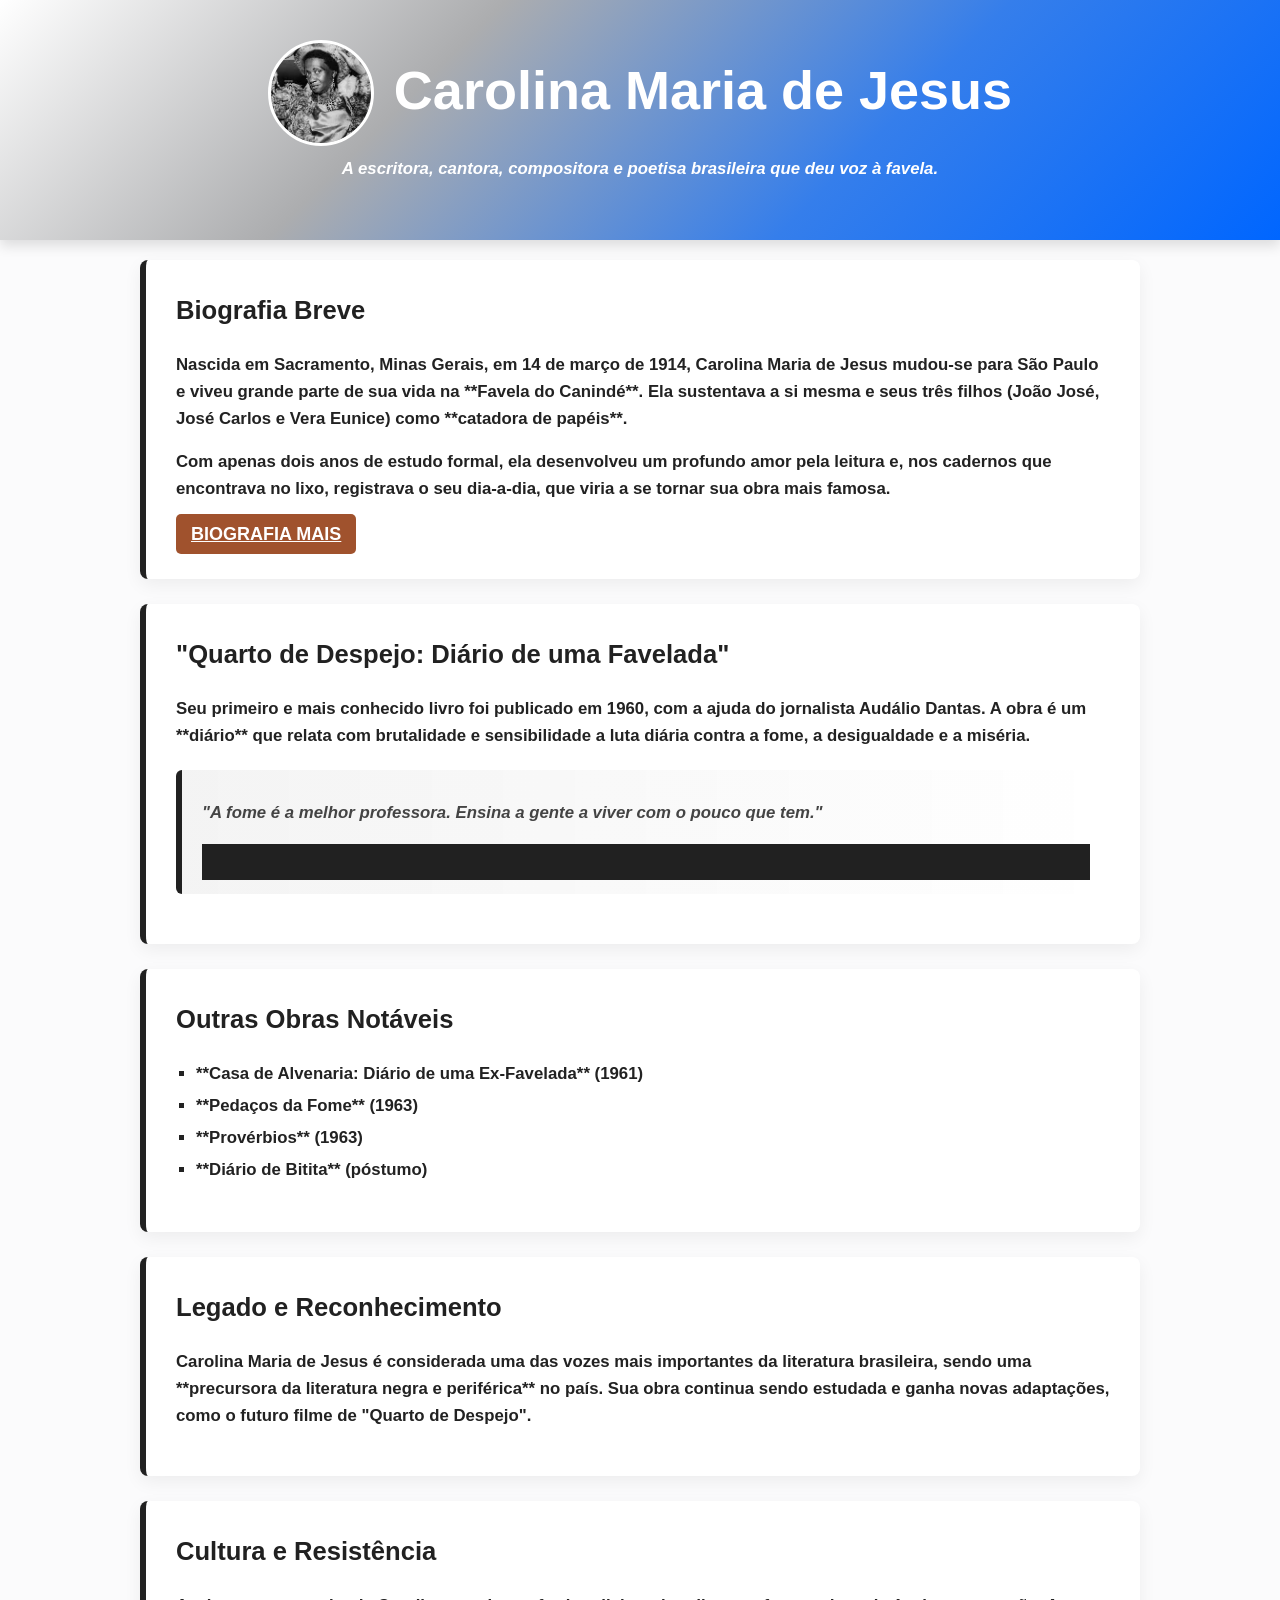
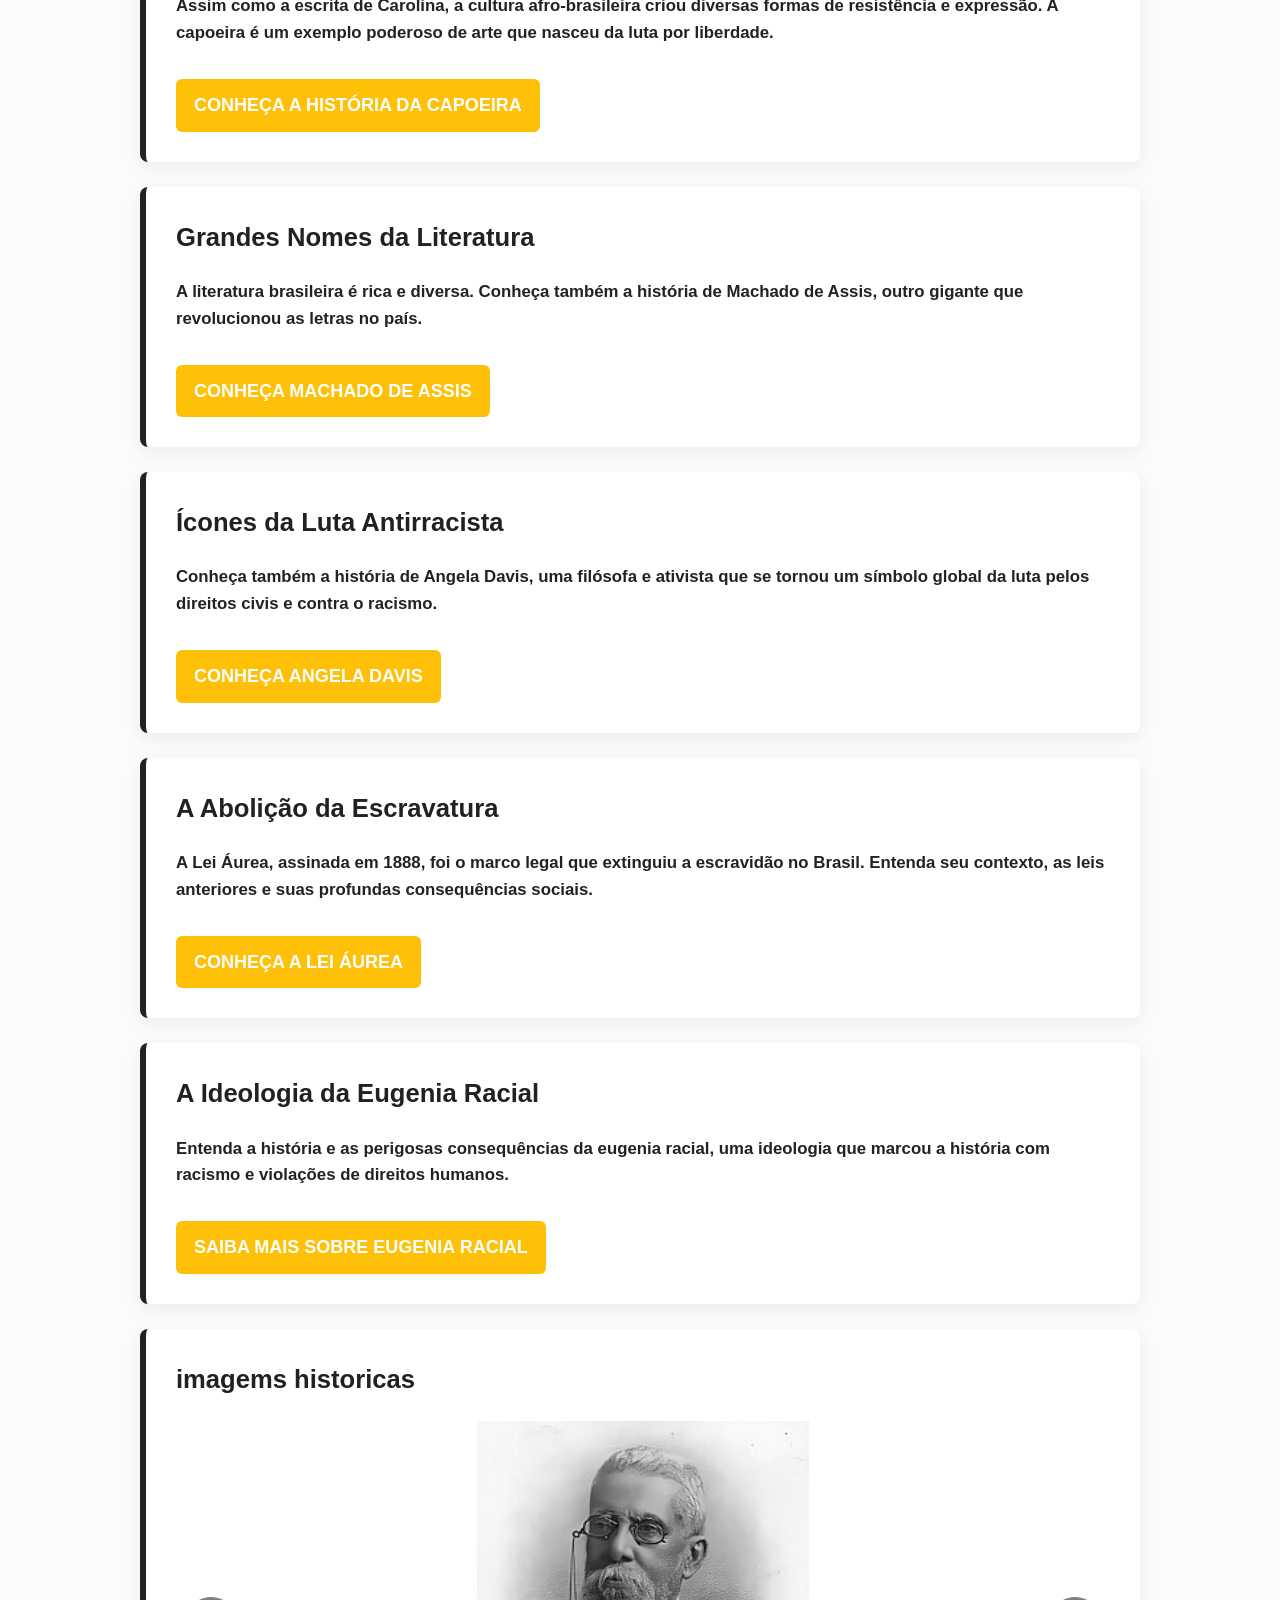
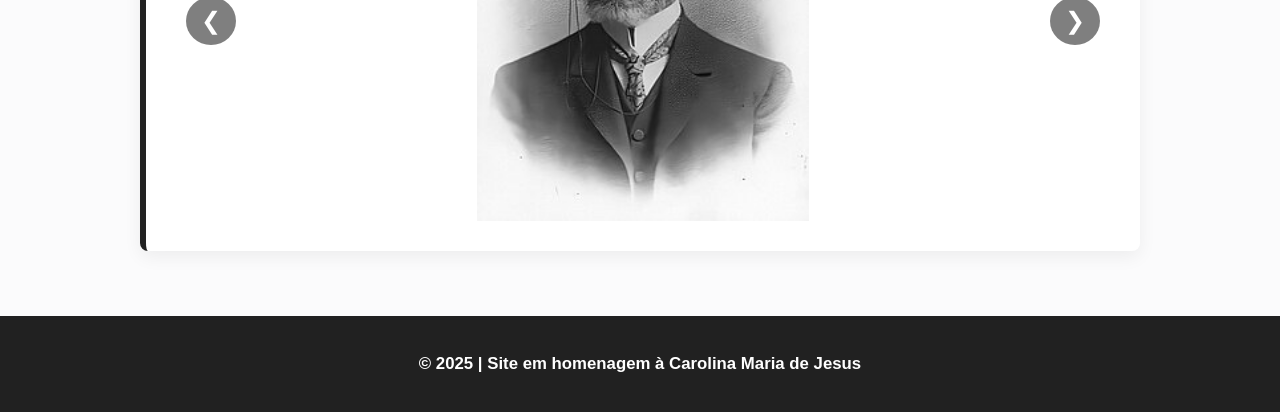
==== commit c2194241: "Adicionadas fotos dos personagens ao lado dos nomes" ====
--- a/index.html
+++ b/index.html
@@ -9,7 +9,10 @@
 <body class="carolina-theme">
     <header>
         <div class="container">
-            <h1>Carolina Maria de Jesus</h1>
+            <div class="header-title-container">
+                <img src="carolina 1.jfif" alt="Retrato de Carolina Maria de Jesus" class="header-profile-pic">
+                <h1>Carolina Maria de Jesus</h1>
+            </div>
             <nav id="main-nav">
                 <a href="index.html" class="active">Carolina M. de Jesus</a>
                 <a href="capoeira.html">Capoeira</a>
--- a/style.css
+++ b/style.css
@@ -89,6 +89,23 @@
     animation: fadeInDown 1s ease-out; /* Animação de entrada */
 }
 
+/* --- Estilo para Título com Foto de Perfil (Machado de Assis) --- */
+.header-title-container {
+    display: flex;
+    align-items: center;
+    justify-content: center;
+    gap: 20px; /* Espaço entre a foto e o nome */
+    flex-wrap: wrap; /* Permite que o layout se ajuste em telas pequenas */
+}
+
+.header-profile-pic {
+    width: 100px;
+    height: 100px;
+    border-radius: 50%; /* Deixa a foto redonda */
+    object-fit: cover; /* Garante que a imagem preencha o círculo */
+    border: 3px solid #fff; /* Borda branca para destacar */
+}
+
 /* --- Navegação Principal --- */
 nav#main-nav {
     margin-top: 20px;
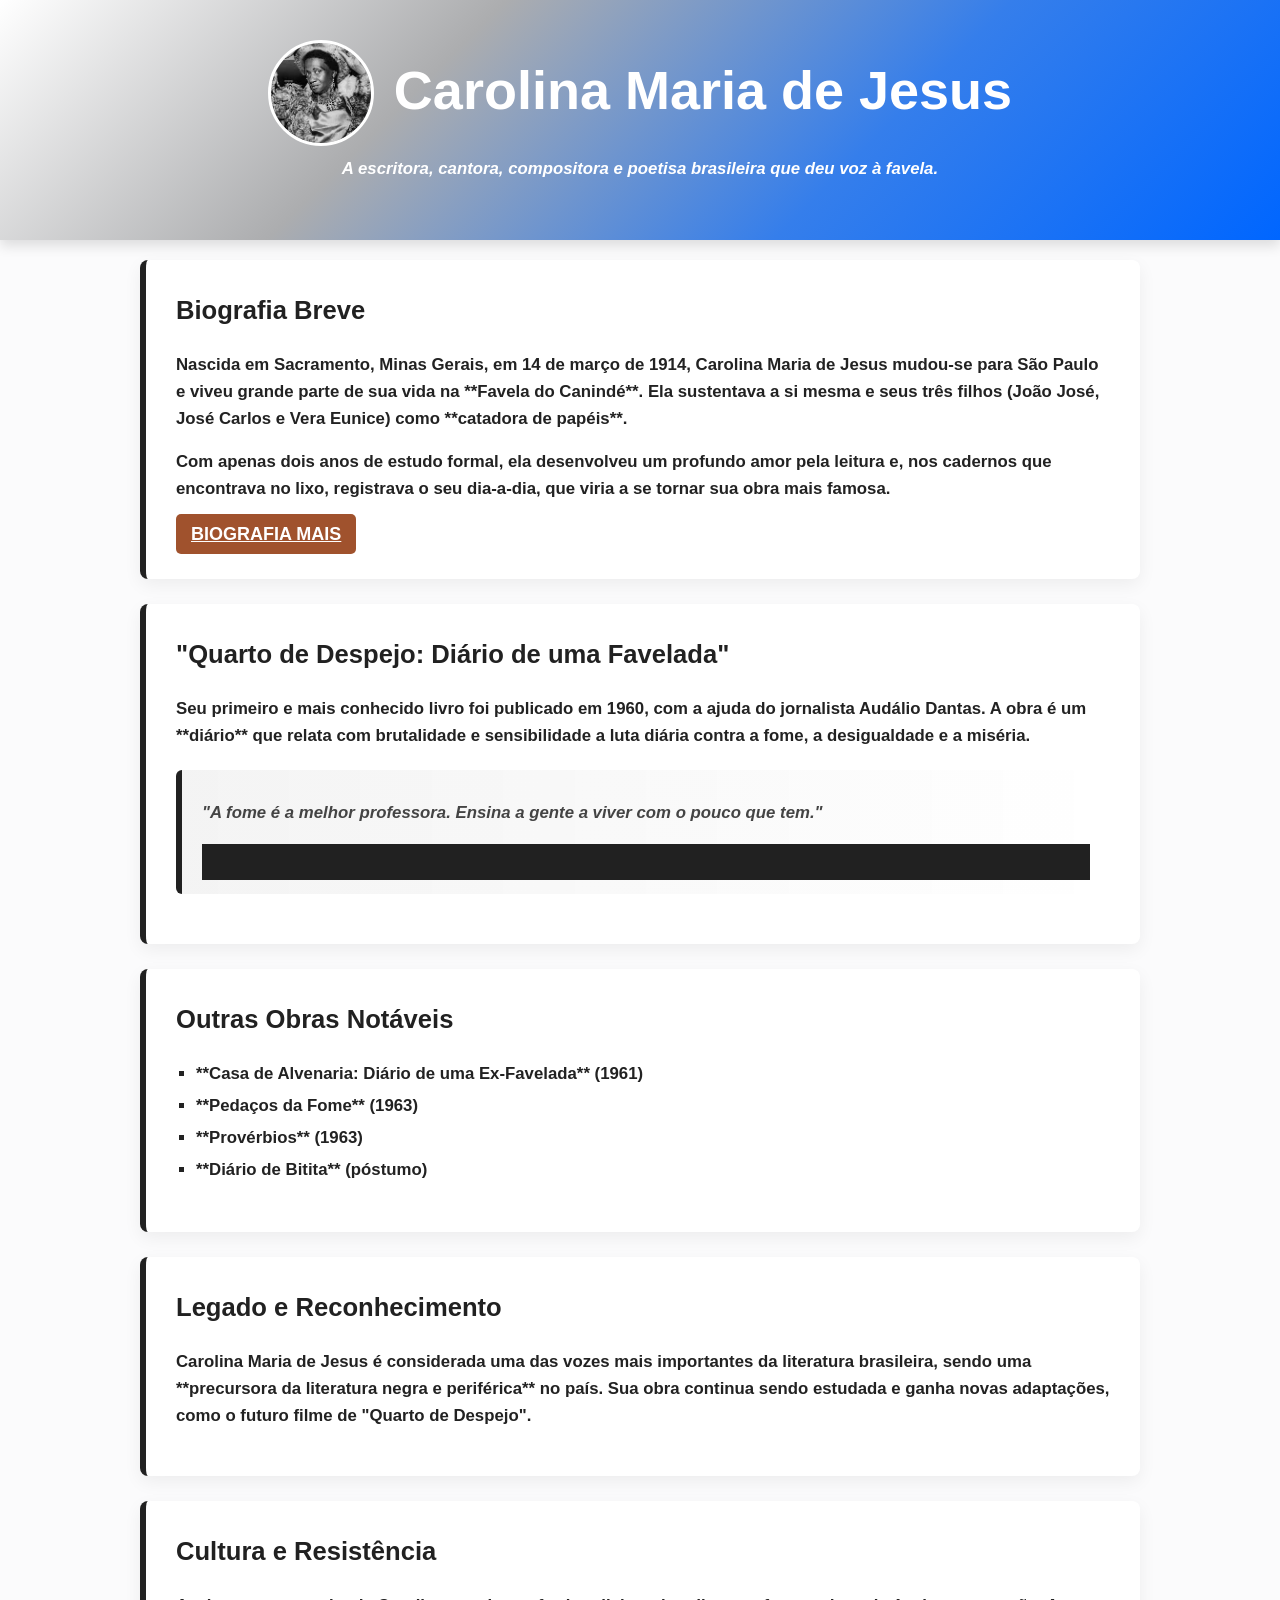
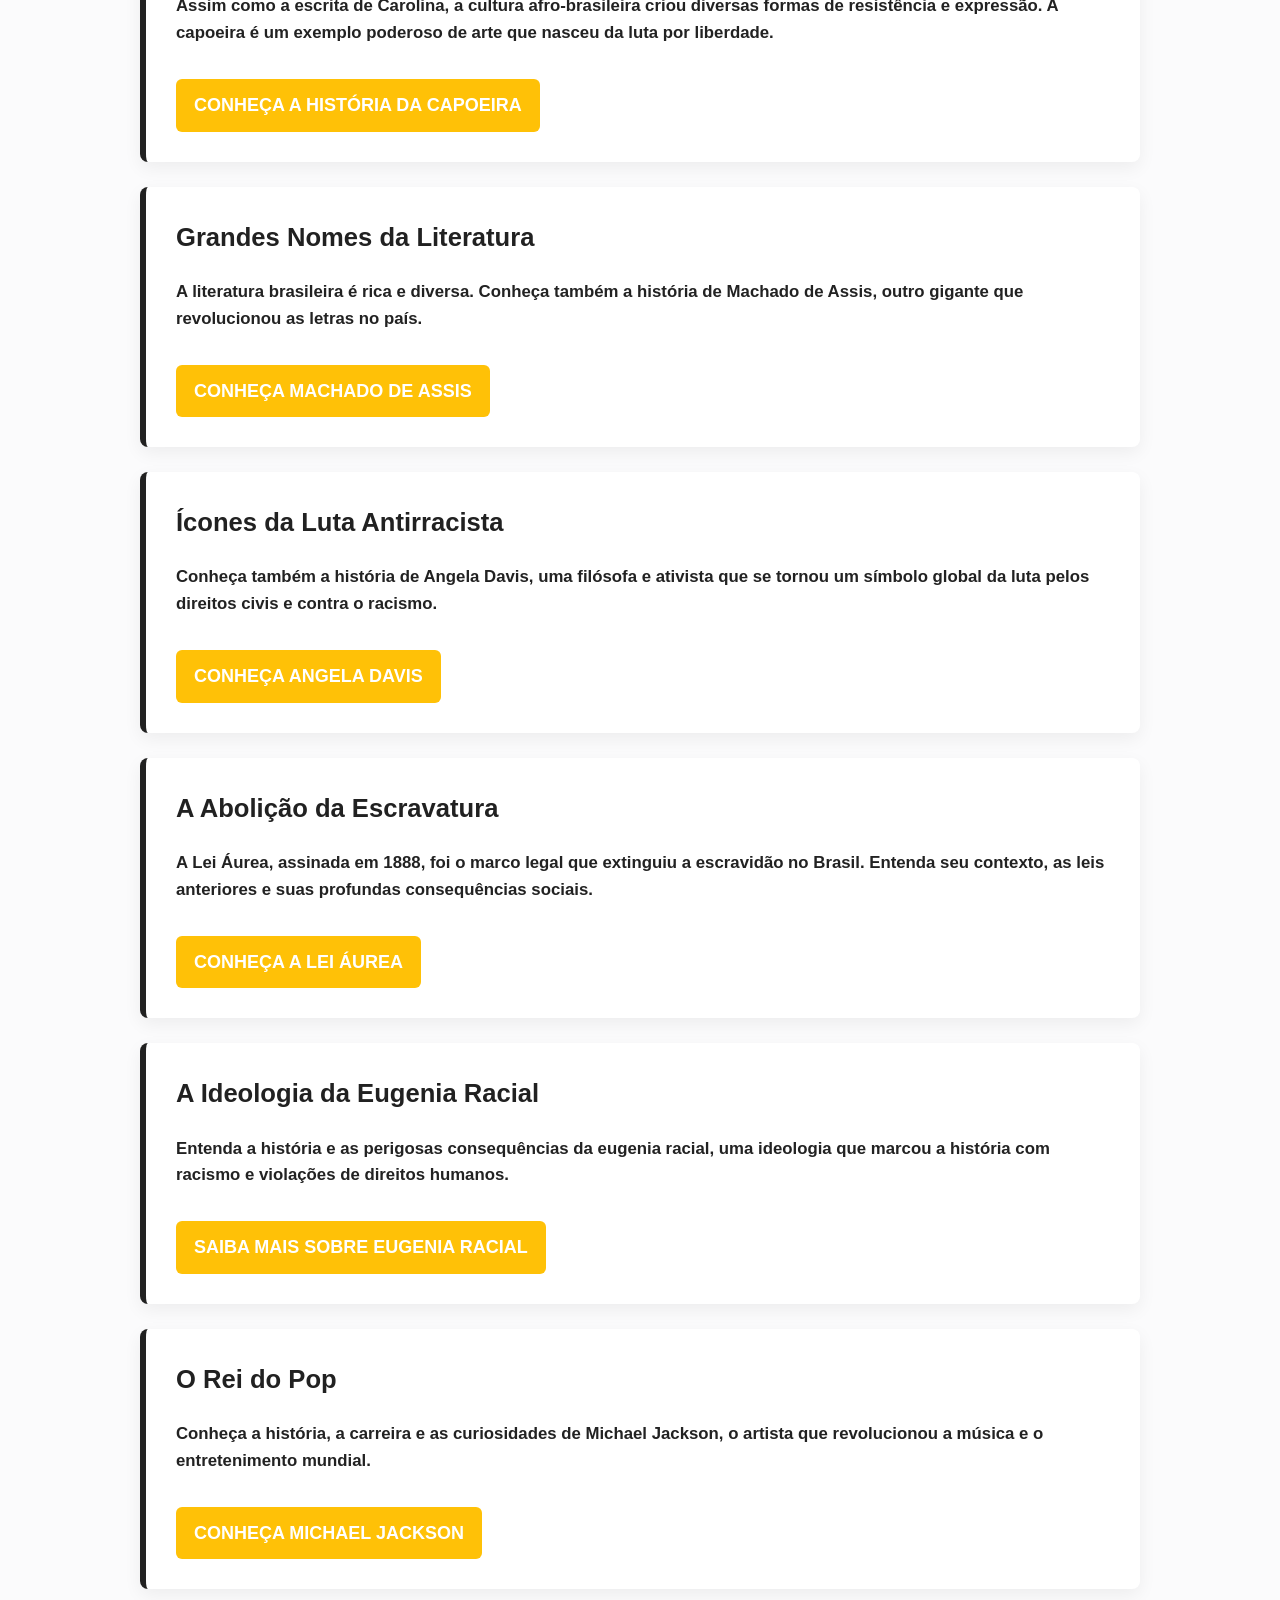
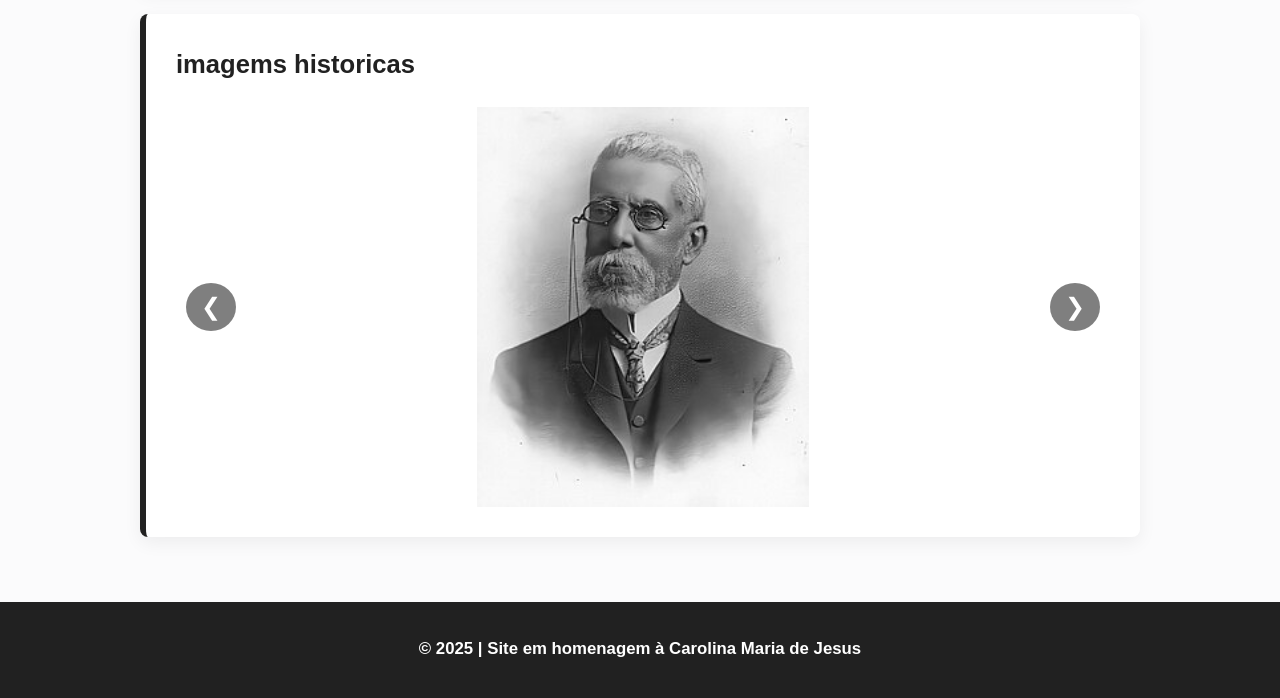
==== commit dbcfe891: "adicionei uma página para o Michael Jackson" ====
--- a/index.html
+++ b/index.html
@@ -20,6 +20,7 @@
                 <a href="angela-davis.html">Angela Davis</a>
                 <a href="lei-aurea.html">Lei Áurea</a>
                 <a href="eugenia-racial.html">Eugenia Racial</a>
+                <a href="michael-jackson.html">Michael Jackson</a>
             </nav>
             <button class="hamburger-menu" id="hamburger-menu">&#9776;</button>
             <p>A escritora, cantora, compositora e poetisa brasileira que deu voz à favela.</p>
@@ -90,6 +91,12 @@
         <a href="eugenia-racial.html" class="action-button">Saiba Mais sobre Eugenia Racial</a>
     </section>
 
+    <section id="michael-jackson-link" class="card">
+        <h2>O Rei do Pop</h2>
+        <p>Conheça a história, a carreira e as curiosidades de Michael Jackson, o artista que revolucionou a música e o entretenimento mundial.</p>
+        <a href="michael-jackson.html" class="action-button">Conheça Michael Jackson</a>
+    </section>
+
 
     <section id="carrossel" class="card">
         <h2>imagems historicas</h2>
--- a/style.css
+++ b/style.css
@@ -770,4 +770,26 @@
 .lei-aurea-theme .card li {
     color: #000000; /* Garante que o texto dos parágrafos e listas seja preto */
 }
+
+/* --- Tema Específico para a Página de Michael Jackson --- */
+.michael-jackson-theme {
+    /* Vermelho, preto e dourado para o Rei do Pop */
+    --header-bg: #c62828; /* Vermelho vibrante, como a jaqueta de Thriller */
+    --footer-bg: #111111; /* Preto */
+    --card-accent: #c62828; /* Vermelho */
+    --button-bg: #ffd600; /* Dourado/Amarelo para os botões */
+    --button-hover: #ffab00; /* Dourado mais escuro no hover */
+    --purple: #111111; /* Títulos h2 em preto */
+}
+
+.michael-jackson-theme header {
+    background: var(--header-bg);
+}
+
+.michael-jackson-theme .card:hover {
+    border-left-color: #ffd600; /* Borda dourada no hover */
+}
+
+.michael-jackson-theme .action-button {
+    color: #000000; /* Texto preto para melhor contraste no botão dourado */
 }
